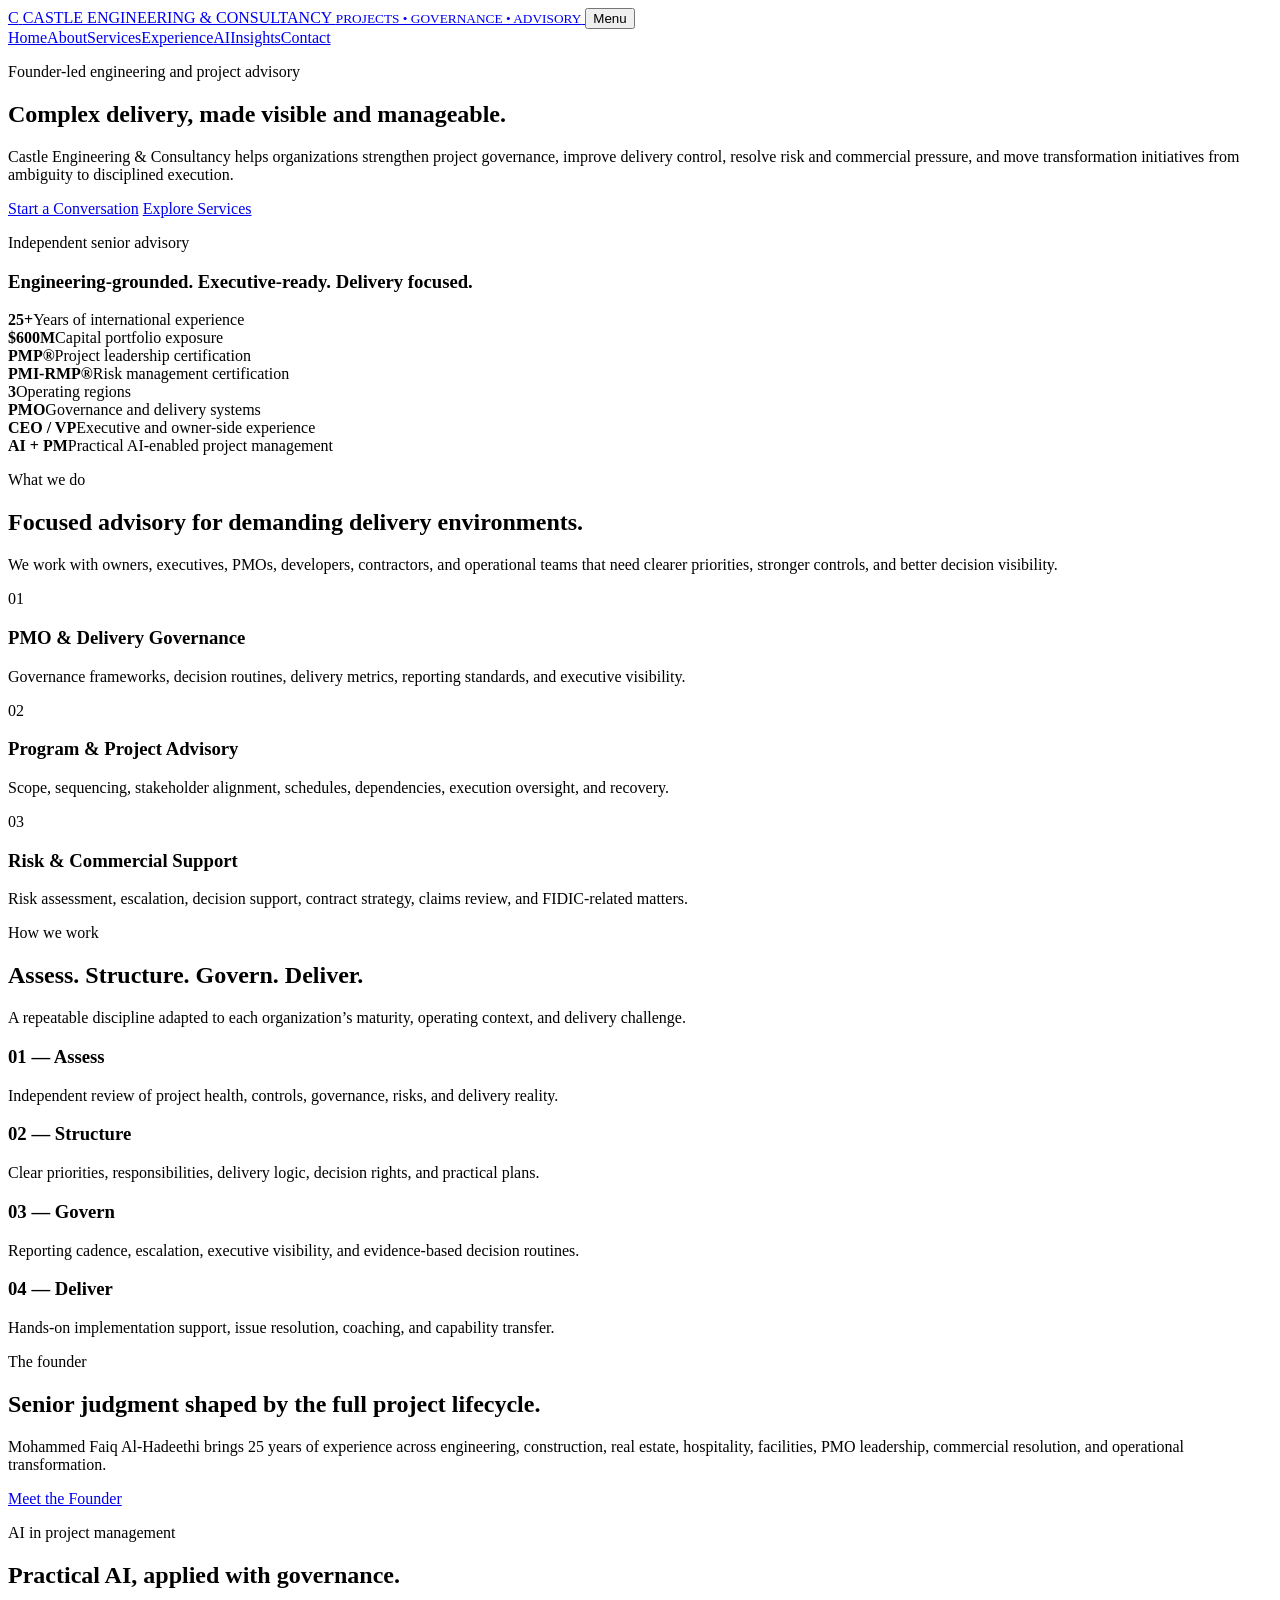
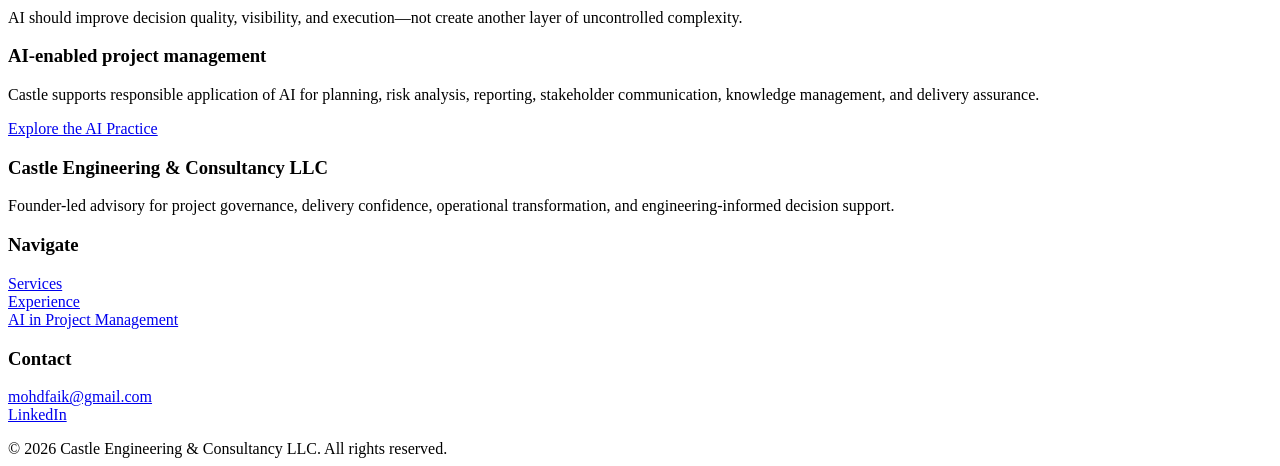
==== index.html @ a0f7283c "Add files via upload" ====
<!doctype html>
<html lang="en">
<head>
<meta charset="utf-8">
<meta name="viewport" content="width=device-width, initial-scale=1">
<title>Home | Castle Engineering & Consultancy</title>
<meta name="description" content="Founder-led project, PMO, risk, commercial, engineering, and AI-enabled delivery advisory.">
<link rel="stylesheet" href="assets/css/styles.css">
</head>
<body>

<header class="site-header">
  <div class="container nav">
    <a class="brand" href="index.html" aria-label="Castle Engineering & Consultancy home">
      <span class="brand-mark">C</span>
      <span class="brand-text">CASTLE ENGINEERING & CONSULTANCY
        <small>PROJECTS • GOVERNANCE • ADVISORY</small>
      </span>
    </a>
    <button class="menu-toggle" aria-expanded="false" aria-label="Toggle navigation">Menu</button>
    <nav class="menu"><a href="index.html" aria-current="page">Home</a><a href="about.html">About</a><a href="services.html">Services</a><a href="experience.html">Experience</a><a href="ai.html">AI</a><a href="insights.html">Insights</a><a href="contact.html">Contact</a></nav>
  </div>
</header>
<main>
<section class="hero">
  <div class="container hero-grid">
    <div>
      <p class="eyebrow">Founder-led engineering and project advisory</p>
      <h1>Complex delivery, made visible and manageable.</h1>
      <p class="lead">Castle Engineering & Consultancy helps organizations strengthen project governance, improve delivery control, resolve risk and commercial pressure, and move transformation initiatives from ambiguity to disciplined execution.</p>
      <div class="hero-actions">
        <a class="btn btn-primary" href="contact.html">Start a Conversation</a>
        <a class="btn btn-secondary" href="services.html">Explore Services</a>
      </div>
    </div>
    <aside class="hero-card">
      <p class="kicker">Independent senior advisory</p>
      <h3>Engineering-grounded. Executive-ready. Delivery focused.</h3>
      <div class="stat-grid">
        <div class="stat"><strong>25+</strong><span>Years of international experience</span></div>
        <div class="stat"><strong>$600M</strong><span>Capital portfolio exposure</span></div>
        <div class="stat"><strong>PMP®</strong><span>Project leadership certification</span></div>
        <div class="stat"><strong>PMI-RMP®</strong><span>Risk management certification</span></div>
      </div>
    </aside>
  </div>
</section>

<section>
  <div class="container metric-strip">
    <div class="metric"><strong>3</strong><span>Operating regions</span></div>
    <div class="metric"><strong>PMO</strong><span>Governance and delivery systems</span></div>
    <div class="metric"><strong>CEO / VP</strong><span>Executive and owner-side experience</span></div>
    <div class="metric"><strong>AI + PM</strong><span>Practical AI-enabled project management</span></div>
  </div>
</section>

<section class="section">
  <div class="container">
    <div class="section-head">
      <div><p class="eyebrow">What we do</p><h2>Focused advisory for demanding delivery environments.</h2></div>
      <p>We work with owners, executives, PMOs, developers, contractors, and operational teams that need clearer priorities, stronger controls, and better decision visibility.</p>
    </div>
    <div class="grid-3">
      <article class="card accent-blue"><p class="kicker">01</p><h3>PMO & Delivery Governance</h3><p>Governance frameworks, decision routines, delivery metrics, reporting standards, and executive visibility.</p></article>
      <article class="card accent-red"><p class="kicker">02</p><h3>Program & Project Advisory</h3><p>Scope, sequencing, stakeholder alignment, schedules, dependencies, execution oversight, and recovery.</p></article>
      <article class="card accent-green"><p class="kicker">03</p><h3>Risk & Commercial Support</h3><p>Risk assessment, escalation, decision support, contract strategy, claims review, and FIDIC-related matters.</p></article>
    </div>
  </div>
</section>

<section class="section section-dark">
  <div class="container">
    <div class="section-head">
      <div><p class="eyebrow">How we work</p><h2>Assess. Structure. Govern. Deliver.</h2></div>
      <p>A repeatable discipline adapted to each organization’s maturity, operating context, and delivery challenge.</p>
    </div>
    <div class="grid-2">
      <div><h3>01 — Assess</h3><p>Independent review of project health, controls, governance, risks, and delivery reality.</p></div>
      <div><h3>02 — Structure</h3><p>Clear priorities, responsibilities, delivery logic, decision rights, and practical plans.</p></div>
      <div><h3>03 — Govern</h3><p>Reporting cadence, escalation, executive visibility, and evidence-based decision routines.</p></div>
      <div><h3>04 — Deliver</h3><p>Hands-on implementation support, issue resolution, coaching, and capability transfer.</p></div>
    </div>
  </div>
</section>

<section class="section">
  <div class="container grid-2">
    <div>
      <p class="eyebrow">The founder</p>
      <h2>Senior judgment shaped by the full project lifecycle.</h2>
    </div>
    <div>
      <p class="lead">Mohammed Faiq Al-Hadeethi brings 25 years of experience across engineering, construction, real estate, hospitality, facilities, PMO leadership, commercial resolution, and operational transformation.</p>
      <a class="btn btn-secondary" href="about.html">Meet the Founder</a>
    </div>
  </div>
</section>

<section class="section section-soft">
  <div class="container">
    <div class="section-head">
      <div><p class="eyebrow">AI in project management</p><h2>Practical AI, applied with governance.</h2></div>
      <p>AI should improve decision quality, visibility, and execution—not create another layer of uncontrolled complexity.</p>
    </div>
    <div class="callout">
      <h3>AI-enabled project management</h3>
      <p>Castle supports responsible application of AI for planning, risk analysis, reporting, stakeholder communication, knowledge management, and delivery assurance.</p>
      <a class="btn btn-primary" href="ai.html">Explore the AI Practice</a>
    </div>
  </div>
</section>
</main>

<footer class="footer">
  <div class="container">
    <div class="footer-grid">
      <div>
        <h3>Castle Engineering & Consultancy LLC</h3>
        <p>Founder-led advisory for project governance, delivery confidence, operational transformation, and engineering-informed decision support.</p>
      </div>
      <div>
        <h3>Navigate</h3>
        <p><a href="services.html">Services</a><br><a href="experience.html">Experience</a><br><a href="ai.html">AI in Project Management</a></p>
      </div>
      <div>
        <h3>Contact</h3>
        <p><a href="mailto:mohdfaik@gmail.com">mohdfaik@gmail.com</a><br>
        <a href="https://www.linkedin.com/in/mohammedalhadeethi" target="_blank" rel="noopener">LinkedIn</a></p>
      </div>
    </div>
    <div class="footer-bottom">© 2026 Castle Engineering & Consultancy LLC. All rights reserved.</div>
  </div>
</footer>
<script src="assets/js/site.js"></script>

</body>
</html>
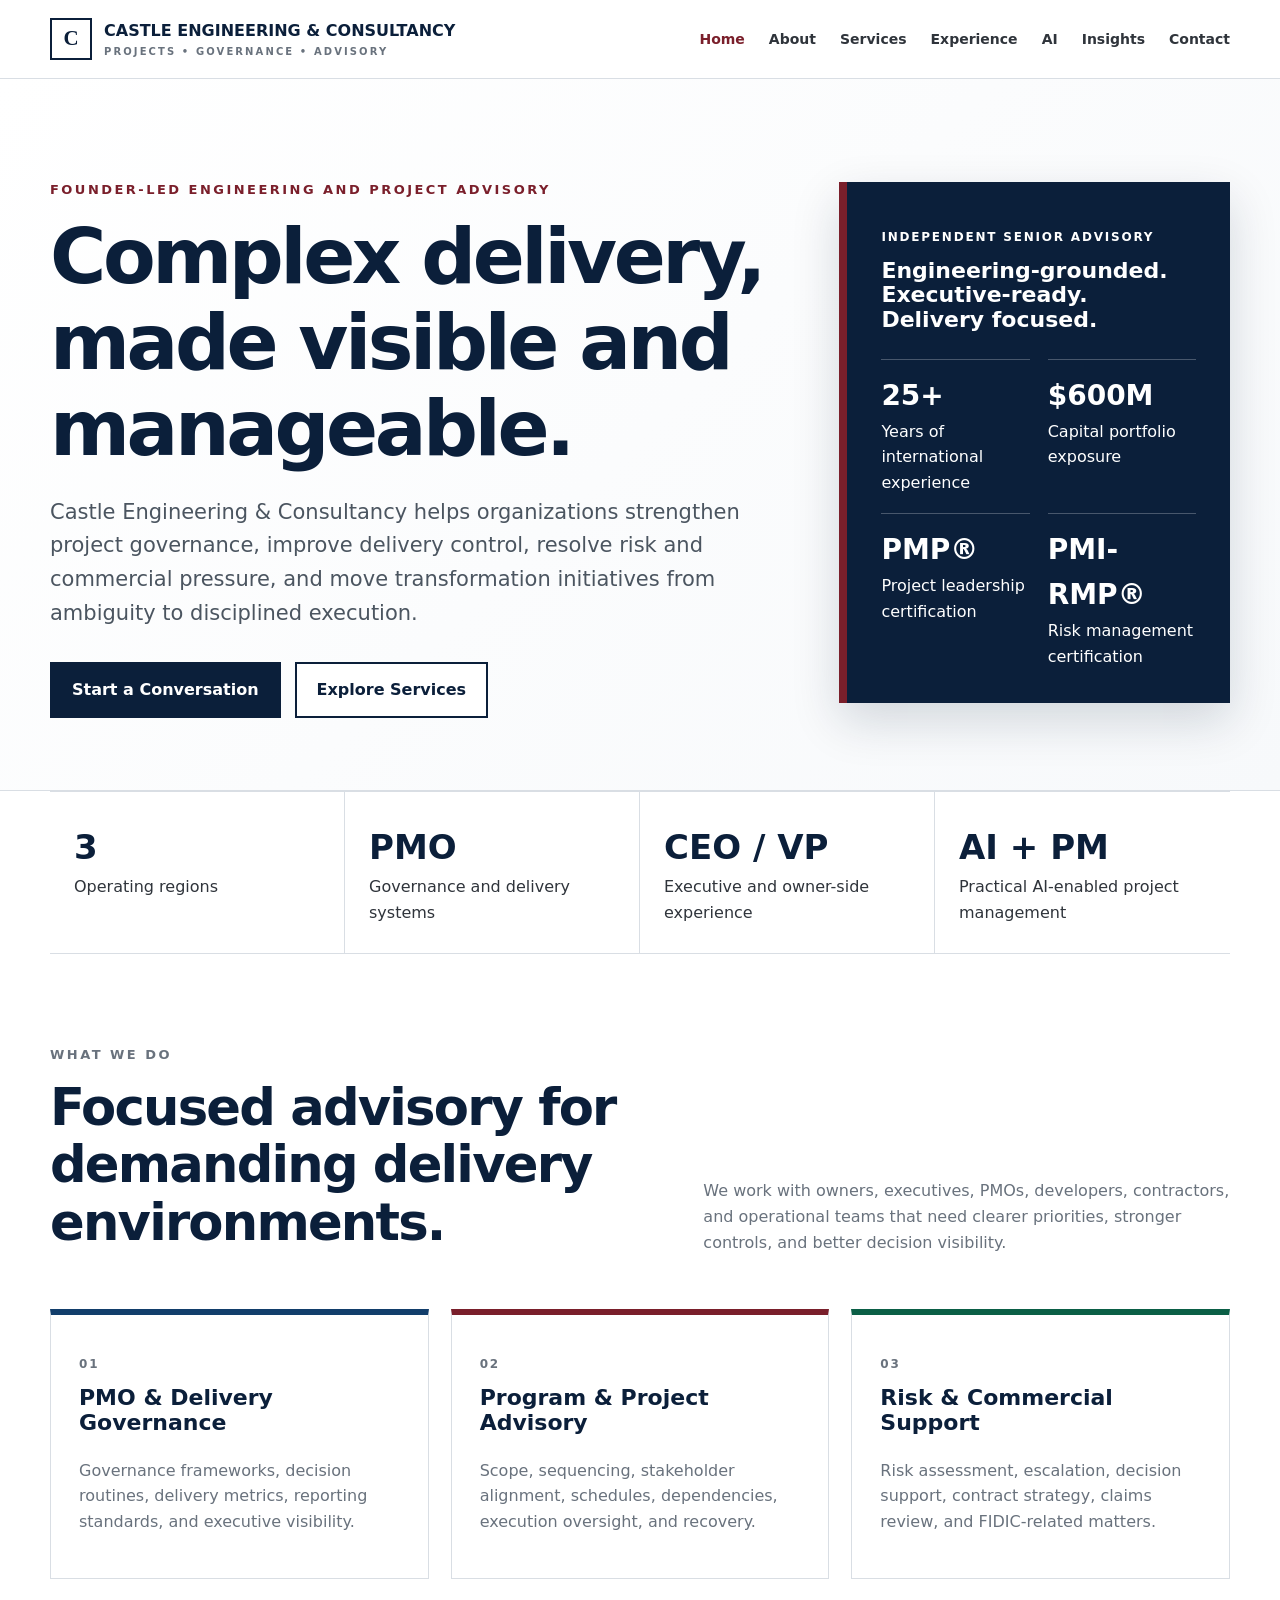
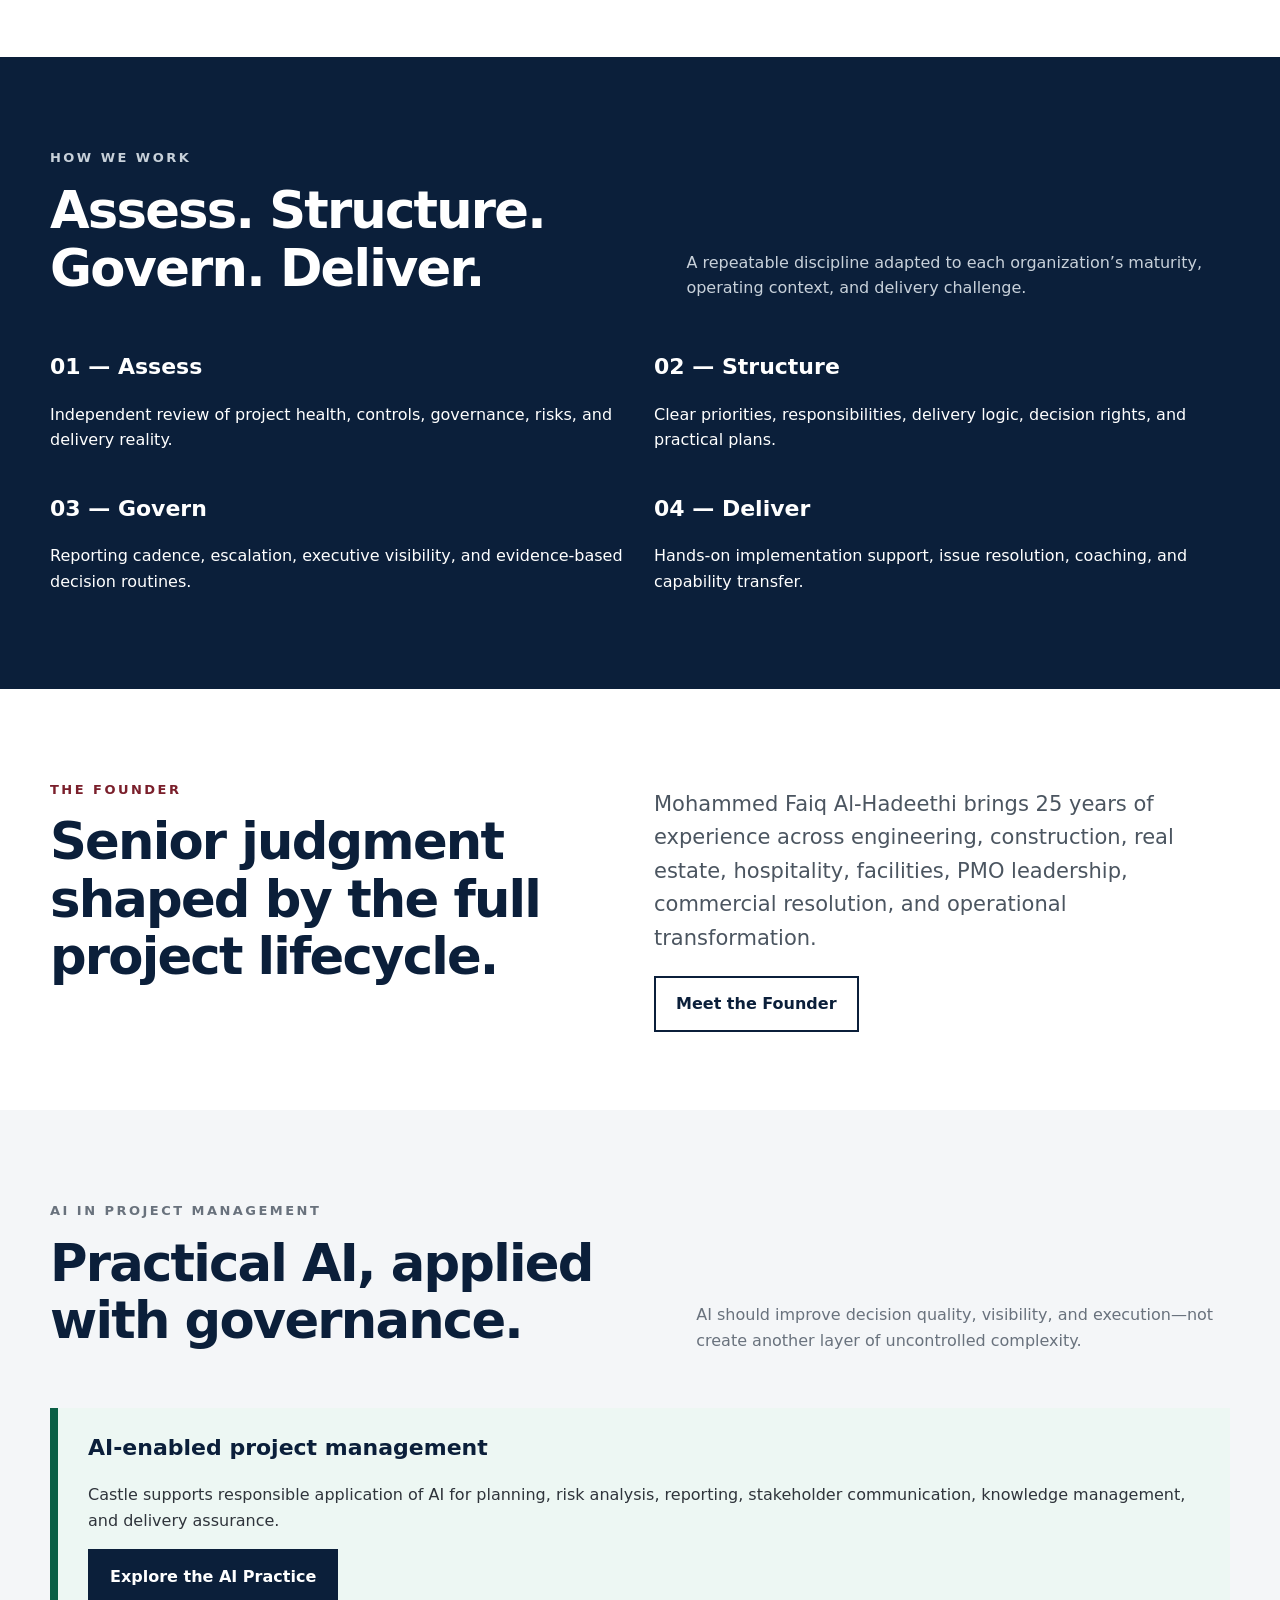
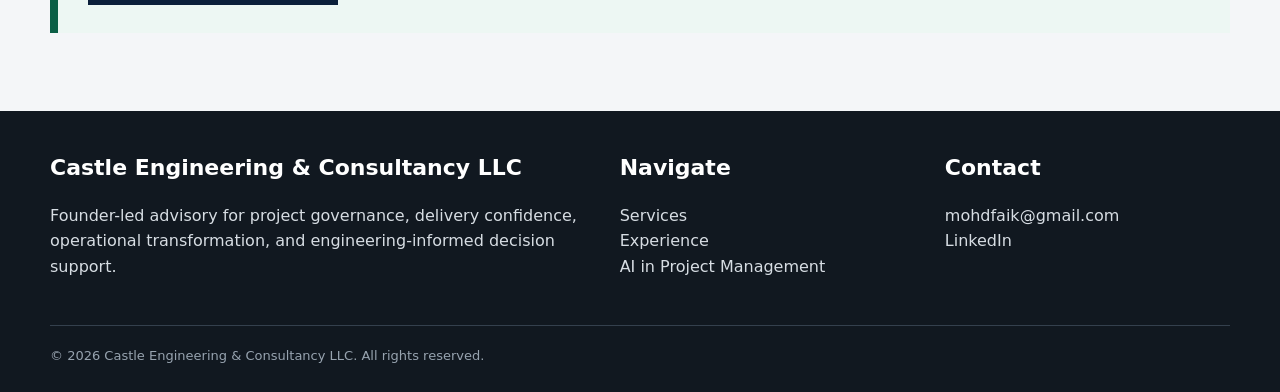
==== commit 8e5a65d4: "Add files via upload" ====
--- a/index.html
+++ b/index.html
@@ -5,7 +5,7 @@
 <meta name="viewport" content="width=device-width, initial-scale=1">
 <title>Home | Castle Engineering & Consultancy</title>
 <meta name="description" content="Founder-led project, PMO, risk, commercial, engineering, and AI-enabled delivery advisory.">
-<link rel="stylesheet" href="assets/css/styles.css">
+<link rel="stylesheet" href="styles.css">
 </head>
 <body>
 
@@ -132,7 +132,7 @@
     <div class="footer-bottom">© 2026 Castle Engineering & Consultancy LLC. All rights reserved.</div>
   </div>
 </footer>
-<script src="assets/js/site.js"></script>
+<script src="site.js"></script>
 
 </body>
 </html>
--- a/styles.css
+++ b/styles.css
@@ -0,0 +1,146 @@
+
+:root{
+  --navy:#0b1f3a;
+  --blue:#123e6b;
+  --burgundy:#7a1f2b;
+  --green:#0b5f46;
+  --charcoal:#2f343b;
+  --muted:#69727d;
+  --line:#d9dee4;
+  --soft:#f4f6f8;
+  --white:#ffffff;
+  --max:1180px;
+}
+*{box-sizing:border-box}
+html{scroll-behavior:smooth}
+body{
+  margin:0;
+  font-family:Inter, ui-sans-serif, system-ui, -apple-system, BlinkMacSystemFont, "Segoe UI", sans-serif;
+  color:var(--charcoal);
+  background:var(--white);
+  line-height:1.6;
+}
+a{color:inherit;text-decoration:none}
+img{max-width:100%;display:block}
+.container{width:min(calc(100% - 40px),var(--max));margin:auto}
+.site-header{
+  position:sticky;top:0;z-index:10;
+  background:rgba(255,255,255,.96);
+  border-bottom:1px solid var(--line);
+  backdrop-filter:blur(12px);
+}
+.nav{height:78px;display:flex;align-items:center;justify-content:space-between;gap:24px}
+.brand{display:flex;align-items:center;gap:12px;font-weight:800;color:var(--navy)}
+.brand-mark{
+  width:42px;height:42px;border:2px solid var(--navy);
+  display:grid;place-items:center;font-family:Georgia,serif;font-size:21px;
+}
+.brand-text small{display:block;font-size:10px;letter-spacing:.21em;color:var(--muted);font-weight:700}
+.menu{display:flex;gap:24px;align-items:center;font-size:14px;font-weight:700;color:var(--charcoal)}
+.menu a:hover,.menu a[aria-current="page"]{color:var(--burgundy)}
+.menu-toggle{display:none;border:1px solid var(--line);background:white;padding:10px 12px;font-weight:800}
+.btn{
+  display:inline-flex;align-items:center;justify-content:center;gap:8px;
+  padding:13px 20px;border:2px solid var(--navy);font-weight:800;
+  transition:.2s ease;cursor:pointer;
+}
+.btn-primary{background:var(--navy);color:white}
+.btn-primary:hover{background:var(--blue)}
+.btn-secondary{background:white;color:var(--navy)}
+.btn-secondary:hover{background:var(--soft)}
+.hero{
+  padding:88px 0 72px;
+  border-bottom:1px solid var(--line);
+  background:linear-gradient(135deg,#fff 0%,#f7f9fb 100%);
+}
+.hero-grid{display:grid;grid-template-columns:1.3fr .7fr;gap:64px;align-items:center}
+.eyebrow{font-size:13px;text-transform:uppercase;letter-spacing:.19em;color:var(--burgundy);font-weight:900}
+h1,h2,h3{line-height:1.12;color:var(--navy);margin-top:0}
+h1{font-size:clamp(46px,6vw,78px);letter-spacing:-.045em;margin-bottom:24px}
+h2{font-size:clamp(34px,4vw,52px);letter-spacing:-.035em;margin-bottom:20px}
+h3{font-size:22px}
+.lead{font-size:21px;color:#4b5560;max-width:770px}
+.hero-actions{display:flex;gap:14px;flex-wrap:wrap;margin-top:32px}
+.hero-card{
+  border-left:8px solid var(--burgundy);
+  background:var(--navy);color:white;padding:34px;
+  box-shadow:0 18px 45px rgba(11,31,58,.16);
+}
+.hero-card h3,.hero-card p{color:white}
+.stat-grid{display:grid;grid-template-columns:1fr 1fr;gap:18px;margin-top:26px}
+.stat{border-top:1px solid rgba(255,255,255,.25);padding-top:14px}
+.stat strong{display:block;font-size:28px}
+.section{padding:78px 0}
+.section-soft{background:var(--soft)}
+.section-dark{background:var(--navy);color:white}
+.section-dark h2,.section-dark h3{color:white}
+.section-head{display:flex;justify-content:space-between;gap:40px;align-items:end;margin-bottom:38px}
+.section-head p{max-width:650px;color:var(--muted)}
+.section-dark .section-head p{color:#c8d1da}
+.grid-3{display:grid;grid-template-columns:repeat(3,1fr);gap:22px}
+.grid-2{display:grid;grid-template-columns:repeat(2,1fr);gap:28px}
+.card{
+  border:1px solid var(--line);padding:28px;background:white;
+  min-height:210px;
+}
+.card.accent-blue{border-top:6px solid var(--blue)}
+.card.accent-red{border-top:6px solid var(--burgundy)}
+.card.accent-green{border-top:6px solid var(--green)}
+.card p{color:var(--muted)}
+.kicker{font-size:12px;letter-spacing:.15em;text-transform:uppercase;font-weight:900;color:var(--burgundy)}
+.metric-strip{
+  display:grid;grid-template-columns:repeat(4,1fr);
+  border-top:1px solid var(--line);border-bottom:1px solid var(--line);
+}
+.metric{padding:28px 24px;border-right:1px solid var(--line)}
+.metric:last-child{border-right:0}
+.metric strong{font-size:34px;color:var(--navy);display:block}
+.timeline{display:grid;gap:0;border-top:1px solid var(--line)}
+.timeline-item{
+  display:grid;grid-template-columns:220px 1fr;gap:35px;
+  padding:30px 0;border-bottom:1px solid var(--line);
+}
+.timeline-item .when{font-weight:800;color:var(--burgundy)}
+.list-clean{list-style:none;padding:0;margin:0}
+.list-clean li{padding:10px 0;border-bottom:1px solid var(--line)}
+.page-hero{padding:65px 0 52px;background:var(--navy);color:white}
+.page-hero h1{color:white;font-size:clamp(42px,5vw,66px);margin-bottom:14px}
+.page-hero p{font-size:20px;color:#d4dce5;max-width:780px}
+.callout{
+  border-left:8px solid var(--green);background:#edf7f3;padding:28px 30px;
+}
+.contact-grid{display:grid;grid-template-columns:.8fr 1.2fr;gap:50px}
+form{display:grid;gap:16px}
+label{font-weight:800;color:var(--navy)}
+input,textarea{
+  width:100%;border:1px solid var(--line);padding:14px;font:inherit;background:white
+}
+textarea{min-height:150px;resize:vertical}
+.footer{background:#111820;color:#d7dde3;padding:45px 0 25px}
+.footer-grid{display:grid;grid-template-columns:1.3fr .7fr .7fr;gap:40px}
+.footer h3{color:white}
+.footer a{color:#d7dde3}
+.footer-bottom{border-top:1px solid #34404d;margin-top:30px;padding-top:20px;font-size:13px;color:#97a3af}
+.tag-row{display:flex;gap:10px;flex-wrap:wrap}
+.tag{padding:8px 12px;background:var(--soft);border-left:4px solid var(--blue);font-weight:800;font-size:13px}
+.article-card{border-left:6px solid var(--green)}
+@media (max-width:900px){
+  .menu{display:none;position:absolute;top:78px;left:0;right:0;background:white;padding:20px;flex-direction:column;border-bottom:1px solid var(--line)}
+  .menu.open{display:flex}
+  .menu-toggle{display:block}
+  .hero-grid,.grid-3,.grid-2,.contact-grid,.footer-grid{grid-template-columns:1fr}
+  .metric-strip{grid-template-columns:1fr 1fr}
+  .metric:nth-child(2){border-right:0}
+  .timeline-item{grid-template-columns:1fr;gap:8px}
+}
+@media (max-width:600px){
+  .container{width:min(calc(100% - 26px),var(--max))}
+  .nav{height:70px}
+  .brand-text{font-size:14px}
+  .brand-text small{font-size:8px}
+  .hero{padding:58px 0}
+  .section{padding:56px 0}
+  .metric-strip{grid-template-columns:1fr}
+  .metric{border-right:0;border-bottom:1px solid var(--line)}
+  h1{font-size:44px}
+}
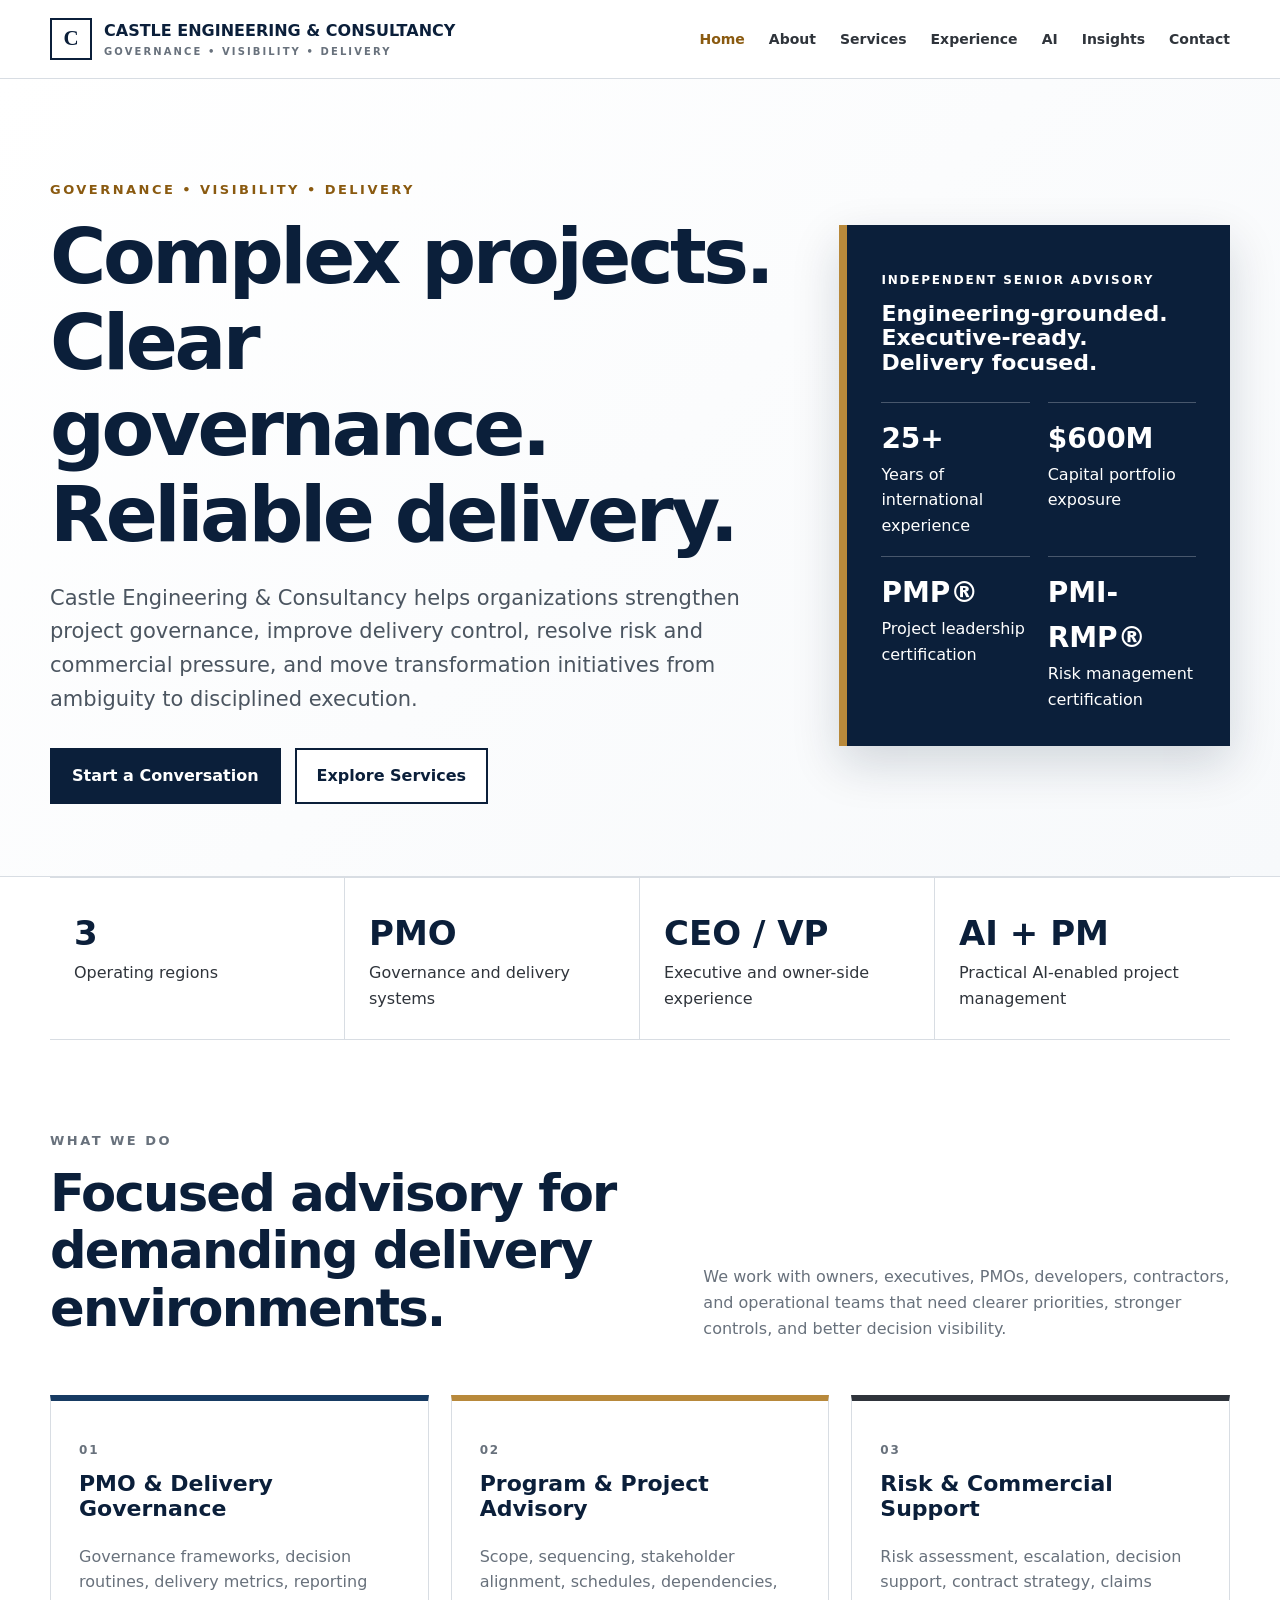
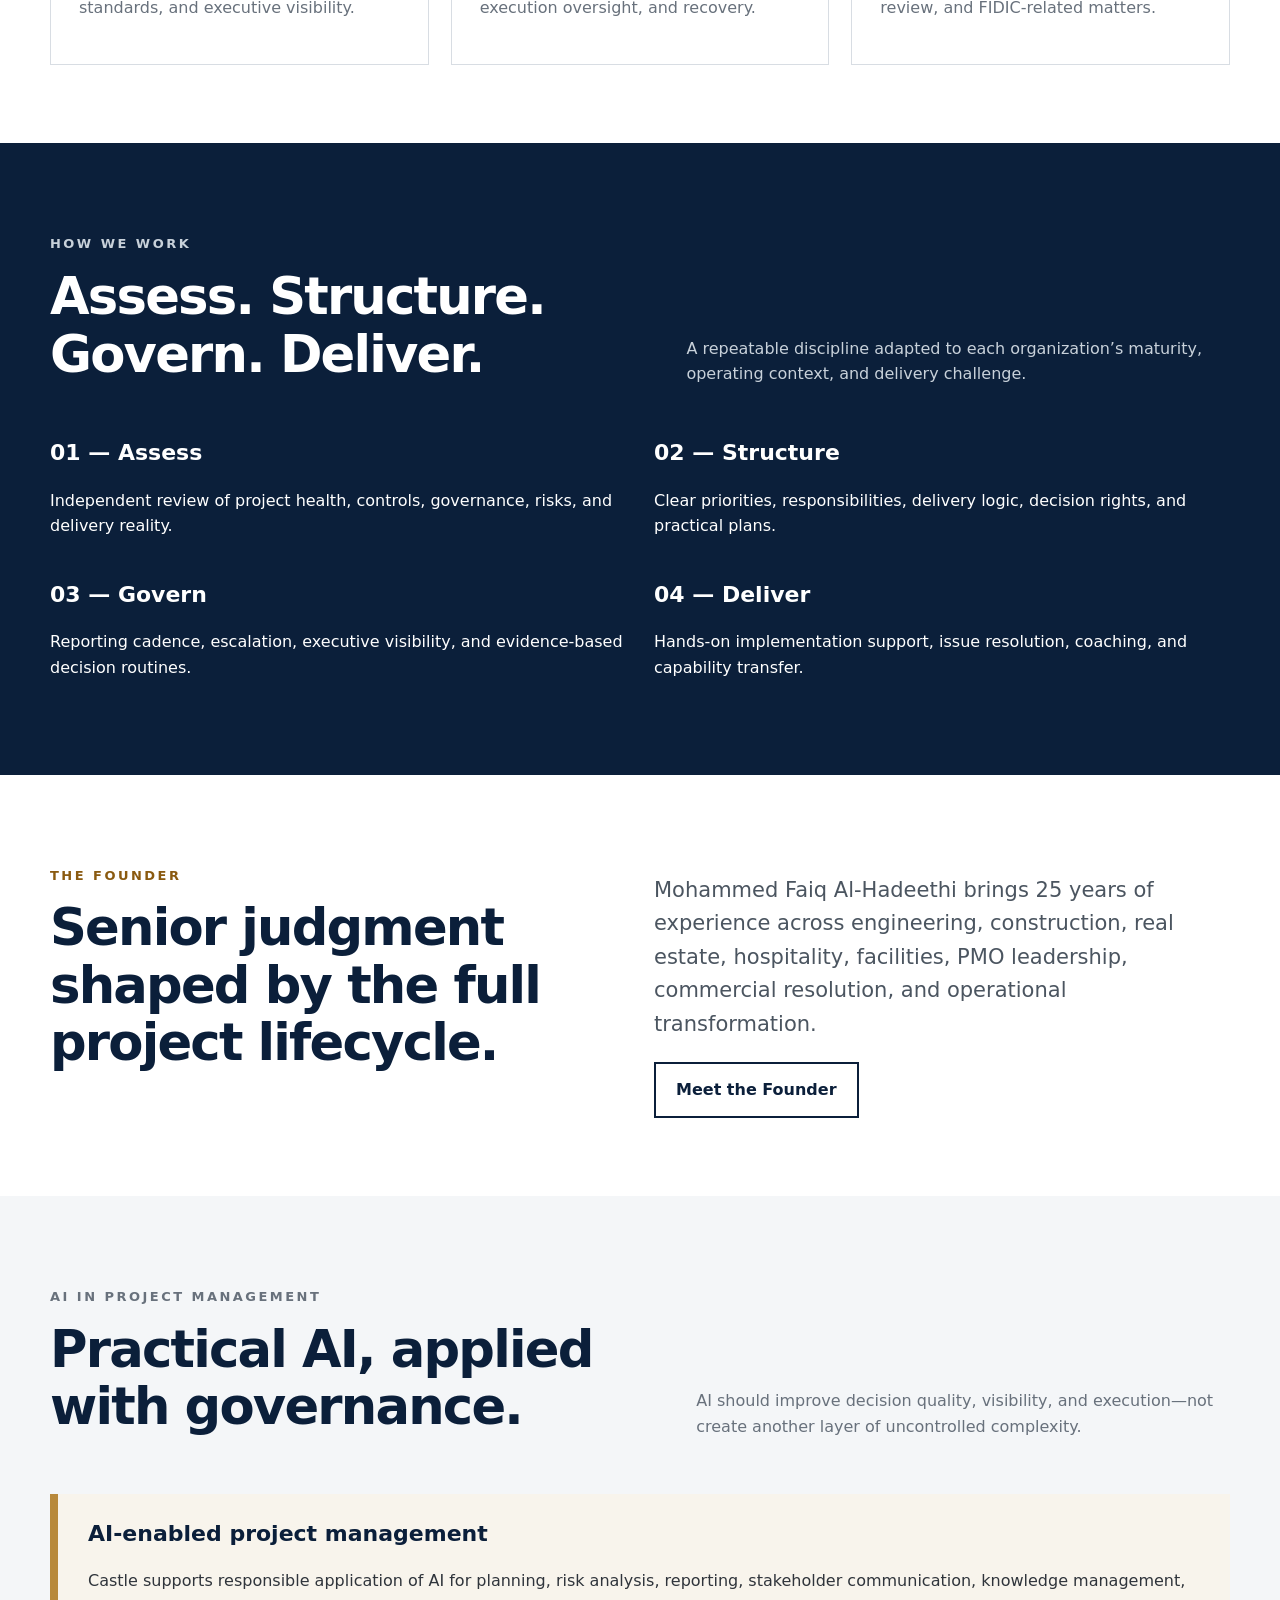
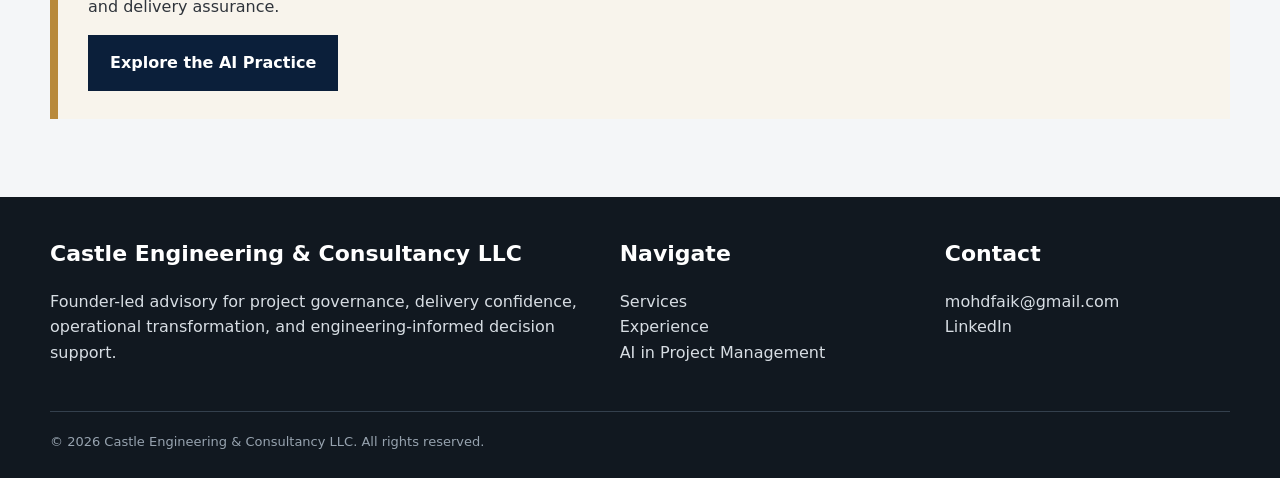
==== commit 461f418d: "Add files via upload Align website branding with LinkedIn profile" ====
--- a/index.html
+++ b/index.html
@@ -14,7 +14,7 @@
     <a class="brand" href="index.html" aria-label="Castle Engineering & Consultancy home">
       <span class="brand-mark">C</span>
       <span class="brand-text">CASTLE ENGINEERING & CONSULTANCY
-        <small>PROJECTS • GOVERNANCE • ADVISORY</small>
+        <small>GOVERNANCE • VISIBILITY • DELIVERY</small>
       </span>
     </a>
     <button class="menu-toggle" aria-expanded="false" aria-label="Toggle navigation">Menu</button>
@@ -25,8 +25,8 @@
 <section class="hero">
   <div class="container hero-grid">
     <div>
-      <p class="eyebrow">Founder-led engineering and project advisory</p>
-      <h1>Complex delivery, made visible and manageable.</h1>
+      <p class="eyebrow">Governance • Visibility • Delivery</p>
+      <h1>Complex projects. Clear governance. Reliable delivery.</h1>
       <p class="lead">Castle Engineering & Consultancy helps organizations strengthen project governance, improve delivery control, resolve risk and commercial pressure, and move transformation initiatives from ambiguity to disciplined execution.</p>
       <div class="hero-actions">
         <a class="btn btn-primary" href="contact.html">Start a Conversation</a>
--- a/styles.css
+++ b/styles.css
@@ -1,13 +1,13 @@
 
 :root{
-  --navy:#0b1f3a;
-  --blue:#123e6b;
-  --burgundy:#7a1f2b;
-  --green:#0b5f46;
-  --charcoal:#2f343b;
-  --muted:#69727d;
-  --line:#d9dee4;
-  --soft:#f4f6f8;
+  --navy:#0B1F3A;
+  --blue:#173B63;
+  --burgundy:#B8893B;
+  --green:#2F343B;
+  --charcoal:#2F343B;
+  --muted:#68717C;
+  --line:#D8DDE3;
+  --soft:#F4F6F8;
   --white:#ffffff;
   --max:1180px;
 }
@@ -144,3 +144,45 @@
   .metric{border-right:0;border-bottom:1px solid var(--line)}
   h1{font-size:44px}
 }
+
+
+/* Brand alignment v0.2 — Governance. Visibility. Delivery. */
+.eyebrow,
+.kicker,
+.timeline-item .when {
+  color: #8A5A10;
+}
+
+.hero-card {
+  border-left-color: #B8893B;
+}
+
+.card.accent-blue {
+  border-top-color: #173B63;
+}
+
+.card.accent-red {
+  border-top-color: #B8893B;
+}
+
+.card.accent-green {
+  border-top-color: #2F343B;
+}
+
+.callout {
+  border-left-color: #B8893B;
+  background: #F8F4EC;
+}
+
+.tag {
+  border-left-color: #B8893B;
+}
+
+.article-card {
+  border-left-color: #B8893B;
+}
+
+.menu a:hover,
+.menu a[aria-current="page"] {
+  color: #8A5A10;
+}
